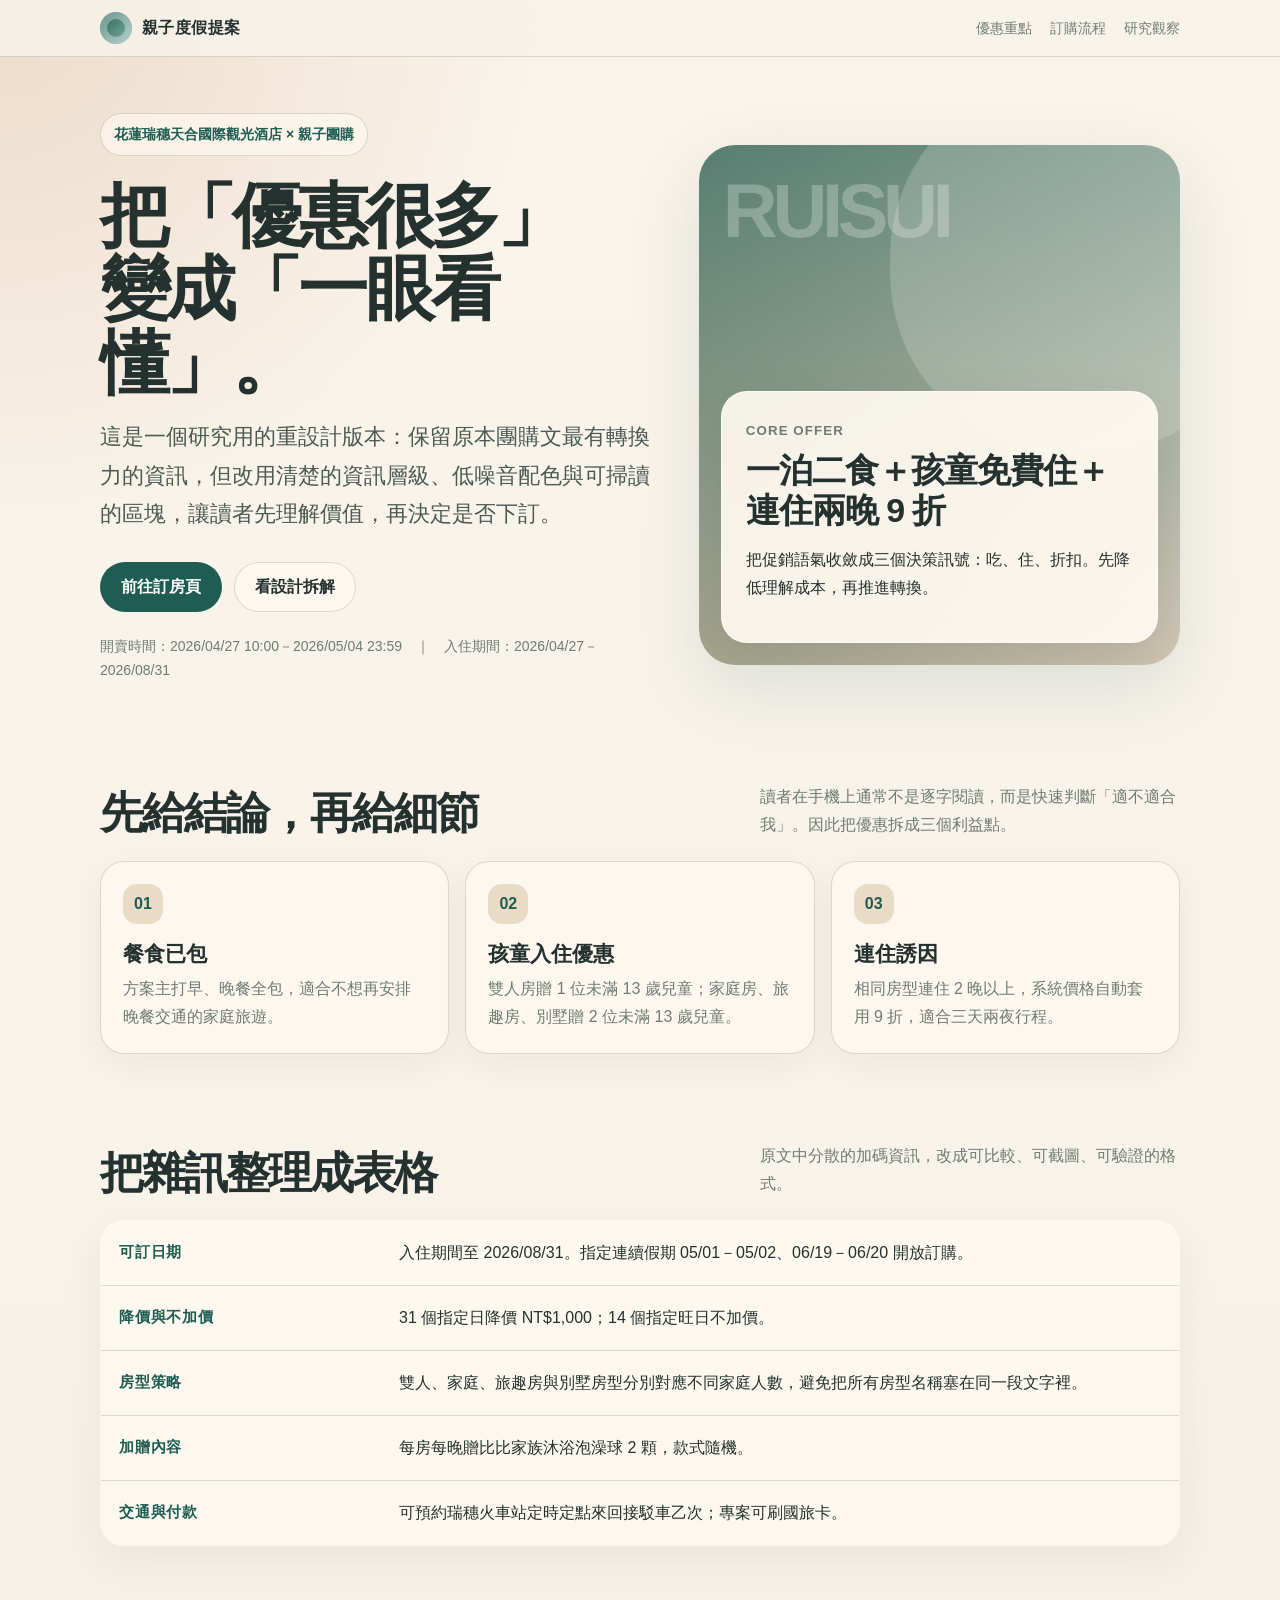
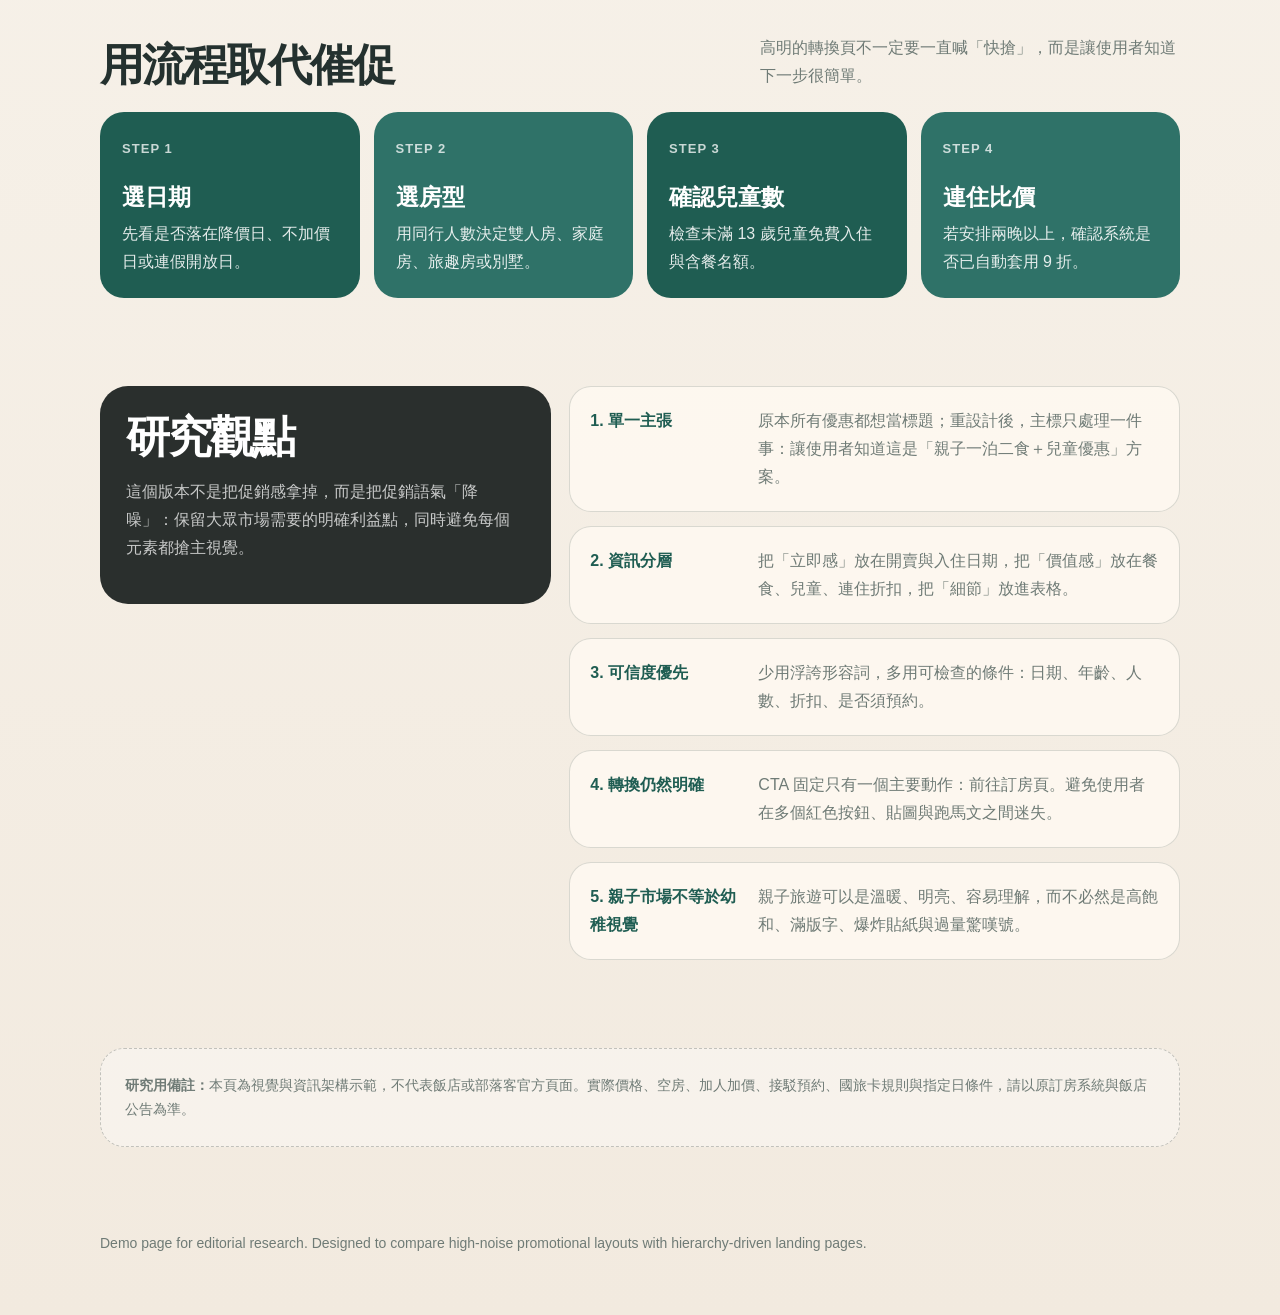
==== ruisui-hotel-redesign-research.html @ dcde7200 "Add mobile-viewable hotel redesign research page" ====
<!doctype html>
<html lang="zh-Hant">
<head>
  <meta charset="utf-8" />
  <meta name="viewport" content="width=device-width, initial-scale=1" />
  <title>花蓮瑞穗天合｜親子度假優惠頁重設計研究版</title>
  <meta name="description" content="以親子飯店團購業配文為案例，將促銷資訊重新整理成更清楚、可信、好讀的 HTML landing page。" />
  <style>
    :root {
      --bg: #f7f2ea;
      --paper: #fffaf2;
      --ink: #24312f;
      --muted: #6f7b76;
      --line: rgba(36,49,47,.16);
      --brand: #1f5d52;
      --brand-2: #b77942;
      --soft: #eadbc7;
      --accent: #d97b4f;
      --shadow: 0 24px 70px rgba(31, 93, 82, .13);
      --radius: 24px;
      --max: 1120px;
    }
    * { box-sizing: border-box; }
    body {
      margin: 0;
      font-family: -apple-system, BlinkMacSystemFont, "Segoe UI", "Noto Sans TC", "PingFang TC", "Microsoft JhengHei", sans-serif;
      color: var(--ink);
      background: radial-gradient(circle at top left, rgba(183,121,66,.20), transparent 34rem), linear-gradient(180deg, #faf4eb 0%, #f7f2ea 42%, #f2eadf 100%);
      line-height: 1.75;
    }
    a { color: inherit; }
    .wrap { max-width: var(--max); margin: 0 auto; padding: 0 20px; }
    .topbar { position: sticky; top: 0; z-index: 20; backdrop-filter: blur(18px); background: rgba(247,242,234,.82); border-bottom: 1px solid var(--line); }
    .topbar-inner { max-width: var(--max); margin: 0 auto; padding: 12px 20px; display: flex; justify-content: space-between; align-items: center; gap: 18px; }
    .brandmark { display: flex; align-items: center; gap: 10px; font-weight: 800; letter-spacing: .03em; }
    .brandmark::before { content: ""; width: 32px; height: 32px; border-radius: 50%; background: linear-gradient(135deg, var(--brand), #8bb7a9); box-shadow: inset 0 0 0 7px rgba(255,255,255,.35); }
    .nav { display: flex; gap: 18px; color: var(--muted); font-size: 14px; }
    .nav a { text-decoration: none; }
    .hero { padding: 56px 0 42px; }
    .hero-grid { display: grid; grid-template-columns: 1.08fr .92fr; gap: 34px; align-items: center; }
    .eyebrow { display: inline-flex; align-items: center; gap: 10px; padding: 8px 13px; border: 1px solid var(--line); border-radius: 999px; background: rgba(255,250,242,.62); color: var(--brand); font-weight: 700; font-size: 14px; }
    h1 { margin: 24px 0 18px; font-size: clamp(38px, 6vw, 70px); line-height: 1.05; letter-spacing: -.055em; }
    .lead { font-size: clamp(18px, 2vw, 22px); color: #4b5a55; max-width: 680px; margin: 0 0 28px; }
    .hero-actions { display: flex; flex-wrap: wrap; gap: 12px; align-items: center; }
    .button { display: inline-flex; align-items: center; justify-content: center; min-height: 50px; padding: 0 20px; border-radius: 999px; text-decoration: none; font-weight: 800; border: 1px solid transparent; }
    .button.primary { background: var(--brand); color: white; }
    .button.secondary { background: rgba(255,250,242,.72); border-color: var(--line); color: var(--ink); }
    .deadline { margin-top: 22px; color: var(--muted); font-size: 14px; }
    .visual-card { min-height: 520px; border-radius: 36px; background: linear-gradient(160deg, rgba(31,93,82,.72), rgba(31,93,82,.10)), linear-gradient(45deg, #d5bea2, #f8eadd); box-shadow: var(--shadow); padding: 22px; display: grid; align-content: end; position: relative; overflow: hidden; }
    .visual-card::before { content: ""; position: absolute; width: 380px; height: 380px; border-radius: 48%; background: rgba(255,250,242,.19); top: -70px; right: -90px; }
    .visual-card::after { content: "RUISUI"; position: absolute; left: 24px; top: 28px; font-size: 76px; line-height: 1; font-weight: 900; letter-spacing: -.07em; color: rgba(255,255,255,.25); }
    .price-panel { position: relative; background: rgba(255,250,242,.92); border: 1px solid rgba(255,255,255,.65); border-radius: 26px; padding: 24px; box-shadow: 0 20px 50px rgba(36,49,47,.13); }
    .price-panel small { color: var(--muted); font-weight: 700; letter-spacing: .08em; text-transform: uppercase; }
    .price-panel strong { display: block; margin-top: 6px; font-size: 34px; line-height: 1.18; letter-spacing: -.03em; }
    .section { padding: 44px 0; }
    .section-head { display: flex; align-items: end; justify-content: space-between; gap: 24px; margin-bottom: 22px; }
    h2 { font-size: clamp(28px, 4vw, 44px); line-height: 1.15; margin: 0; letter-spacing: -.045em; }
    .section-note { max-width: 420px; color: var(--muted); margin: 0; }
    .cards { display: grid; grid-template-columns: repeat(3, 1fr); gap: 16px; }
    .card { border: 1px solid var(--line); border-radius: var(--radius); background: rgba(255,250,242,.68); padding: 22px; box-shadow: 0 10px 34px rgba(36,49,47,.05); }
    .card .num { width: 40px; height: 40px; border-radius: 14px; background: var(--soft); display: grid; place-items: center; font-weight: 900; color: var(--brand); margin-bottom: 16px; }
    .card h3 { margin: 0 0 8px; font-size: 21px; line-height: 1.32; }
    .card p { margin: 0; color: var(--muted); }
    .offer-table { width: 100%; border-collapse: collapse; overflow: hidden; border-radius: var(--radius); background: rgba(255,250,242,.8); border: 1px solid var(--line); box-shadow: 0 14px 42px rgba(36,49,47,.06); }
    .offer-table th, .offer-table td { padding: 18px; text-align: left; vertical-align: top; border-bottom: 1px solid var(--line); }
    .offer-table th { width: 26%; color: var(--brand); font-size: 15px; letter-spacing: .05em; white-space: nowrap; }
    .offer-table tr:last-child th, .offer-table tr:last-child td { border-bottom: none; }
    .timeline { display: grid; grid-template-columns: repeat(4, 1fr); gap: 14px; }
    .step { background: var(--brand); color: white; border-radius: var(--radius); padding: 22px; min-height: 180px; overflow: hidden; }
    .step:nth-child(even) { background: #2f7268; }
    .step span { display: inline-block; font-size: 13px; opacity: .76; margin-bottom: 22px; font-weight: 800; letter-spacing: .08em; }
    .step h3 { margin: 0 0 8px; font-size: 23px; line-height: 1.25; }
    .step p { margin: 0; opacity: .88; }
    .research { display: grid; grid-template-columns: .85fr 1.15fr; gap: 18px; align-items: start; }
    .diagnosis { background: #2a2f2d; color: white; border-radius: 28px; padding: 26px; position: sticky; top: 84px; }
    .diagnosis h2 { color: white; }
    .diagnosis p { color: rgba(255,255,255,.74); }
    .principles { display: grid; gap: 14px; }
    .principle { display: grid; grid-template-columns: 150px 1fr; gap: 18px; padding: 20px; background: rgba(255,250,242,.78); border: 1px solid var(--line); border-radius: 22px; }
    .principle b { color: var(--brand); }
    .principle p { margin: 0; color: var(--muted); }
    .fineprint { padding: 24px; border: 1px dashed rgba(36,49,47,.25); border-radius: var(--radius); color: var(--muted); background: rgba(255,255,255,.36); font-size: 14px; }
    footer { padding: 40px 0 60px; color: var(--muted); font-size: 14px; }
    @media (max-width: 880px) {
      .wrap { padding: 0 16px; }
      .topbar-inner { padding: 10px 16px; }
      .hero { padding: 38px 0 30px; }
      .hero-grid, .research { grid-template-columns: 1fr; }
      .visual-card { min-height: 330px; border-radius: 28px; }
      .visual-card::after { font-size: 52px; }
      .price-panel strong { font-size: 28px; }
      .cards, .timeline { grid-template-columns: 1fr; }
      .section { padding: 34px 0; }
      .section-head { display: block; }
      .section-note { margin-top: 12px; }
      .offer-table th, .offer-table td { display: block; width: 100%; padding: 14px 16px; }
      .offer-table th { padding-bottom: 4px; }
      .principle { grid-template-columns: 1fr; }
      .nav { display: none; }
    }
  </style>
</head>
<body>
  <header class="topbar"><div class="topbar-inner"><div class="brandmark">親子度假提案</div><nav class="nav" aria-label="頁面導覽"><a href="#offer">優惠重點</a><a href="#timeline">訂購流程</a><a href="#research">研究觀察</a></nav></div></header>
  <main>
    <section class="hero"><div class="wrap hero-grid"><div><div class="eyebrow">花蓮瑞穗天合國際觀光酒店 × 親子團購</div><h1>把「優惠很多」<br>變成「一眼看懂」。</h1><p class="lead">這是一個研究用的重設計版本：保留原本團購文最有轉換力的資訊，但改用清楚的資訊層級、低噪音配色與可掃讀的區塊，讓讀者先理解價值，再決定是否下訂。</p><div class="hero-actions"><a class="button primary" href="https://pse.is/8z66y5" target="_blank" rel="noopener">前往訂房頁</a><a class="button secondary" href="#research">看設計拆解</a></div><p class="deadline">開賣時間：2026/04/27 10:00－2026/05/04 23:59　｜　入住期間：2026/04/27－2026/08/31</p></div><aside class="visual-card" aria-label="主視覺示意"><div class="price-panel"><small>Core offer</small><strong>一泊二食＋孩童免費住＋連住兩晚 9 折</strong><p>把促銷語氣收斂成三個決策訊號：吃、住、折扣。先降低理解成本，再推進轉換。</p></div></aside></div></section>
    <section id="offer" class="section"><div class="wrap"><div class="section-head"><h2>先給結論，再給細節</h2><p class="section-note">讀者在手機上通常不是逐字閱讀，而是快速判斷「適不適合我」。因此把優惠拆成三個利益點。</p></div><div class="cards"><article class="card"><div class="num">01</div><h3>餐食已包</h3><p>方案主打早、晚餐全包，適合不想再安排晚餐交通的家庭旅遊。</p></article><article class="card"><div class="num">02</div><h3>孩童入住優惠</h3><p>雙人房贈 1 位未滿 13 歲兒童；家庭房、旅趣房、別墅贈 2 位未滿 13 歲兒童。</p></article><article class="card"><div class="num">03</div><h3>連住誘因</h3><p>相同房型連住 2 晚以上，系統價格自動套用 9 折，適合三天兩夜行程。</p></article></div></div></section>
    <section class="section"><div class="wrap"><div class="section-head"><h2>把雜訊整理成表格</h2><p class="section-note">原文中分散的加碼資訊，改成可比較、可截圖、可驗證的格式。</p></div><table class="offer-table"><tbody><tr><th>可訂日期</th><td>入住期間至 2026/08/31。指定連續假期 05/01－05/02、06/19－06/20 開放訂購。</td></tr><tr><th>降價與不加價</th><td>31 個指定日降價 NT$1,000；14 個指定旺日不加價。</td></tr><tr><th>房型策略</th><td>雙人、家庭、旅趣房與別墅房型分別對應不同家庭人數，避免把所有房型名稱塞在同一段文字裡。</td></tr><tr><th>加贈內容</th><td>每房每晚贈比比家族沐浴泡澡球 2 顆，款式隨機。</td></tr><tr><th>交通與付款</th><td>可預約瑞穗火車站定時定點來回接駁車乙次；專案可刷國旅卡。</td></tr></tbody></table></div></section>
    <section id="timeline" class="section"><div class="wrap"><div class="section-head"><h2>用流程取代催促</h2><p class="section-note">高明的轉換頁不一定要一直喊「快搶」，而是讓使用者知道下一步很簡單。</p></div><div class="timeline"><div class="step"><span>STEP 1</span><h3>選日期</h3><p>先看是否落在降價日、不加價日或連假開放日。</p></div><div class="step"><span>STEP 2</span><h3>選房型</h3><p>用同行人數決定雙人房、家庭房、旅趣房或別墅。</p></div><div class="step"><span>STEP 3</span><h3>確認兒童數</h3><p>檢查未滿 13 歲兒童免費入住與含餐名額。</p></div><div class="step"><span>STEP 4</span><h3>連住比價</h3><p>若安排兩晚以上，確認系統是否已自動套用 9 折。</p></div></div></div></section>
    <section id="research" class="section"><div class="wrap research"><aside class="diagnosis"><h2>研究觀點</h2><p>這個版本不是把促銷感拿掉，而是把促銷語氣「降噪」：保留大眾市場需要的明確利益點，同時避免每個元素都搶主視覺。</p></aside><div class="principles"><article class="principle"><b>1. 單一主張</b><p>原本所有優惠都想當標題；重設計後，主標只處理一件事：讓使用者知道這是「親子一泊二食＋兒童優惠」方案。</p></article><article class="principle"><b>2. 資訊分層</b><p>把「立即感」放在開賣與入住日期，把「價值感」放在餐食、兒童、連住折扣，把「細節」放進表格。</p></article><article class="principle"><b>3. 可信度優先</b><p>少用浮誇形容詞，多用可檢查的條件：日期、年齡、人數、折扣、是否須預約。</p></article><article class="principle"><b>4. 轉換仍然明確</b><p>CTA 固定只有一個主要動作：前往訂房頁。避免使用者在多個紅色按鈕、貼圖與跑馬文之間迷失。</p></article><article class="principle"><b>5. 親子市場不等於幼稚視覺</b><p>親子旅遊可以是溫暖、明亮、容易理解，而不必然是高飽和、滿版字、爆炸貼紙與過量驚嘆號。</p></article></div></div></section>
    <section class="section"><div class="wrap"><div class="fineprint"><strong>研究用備註：</strong>本頁為視覺與資訊架構示範，不代表飯店或部落客官方頁面。實際價格、空房、加人加價、接駁預約、國旅卡規則與指定日條件，請以原訂房系統與飯店公告為準。</div></div></section>
  </main>
  <footer><div class="wrap">Demo page for editorial research. Designed to compare high-noise promotional layouts with hierarchy-driven landing pages.</div></footer>
</body>
</html>
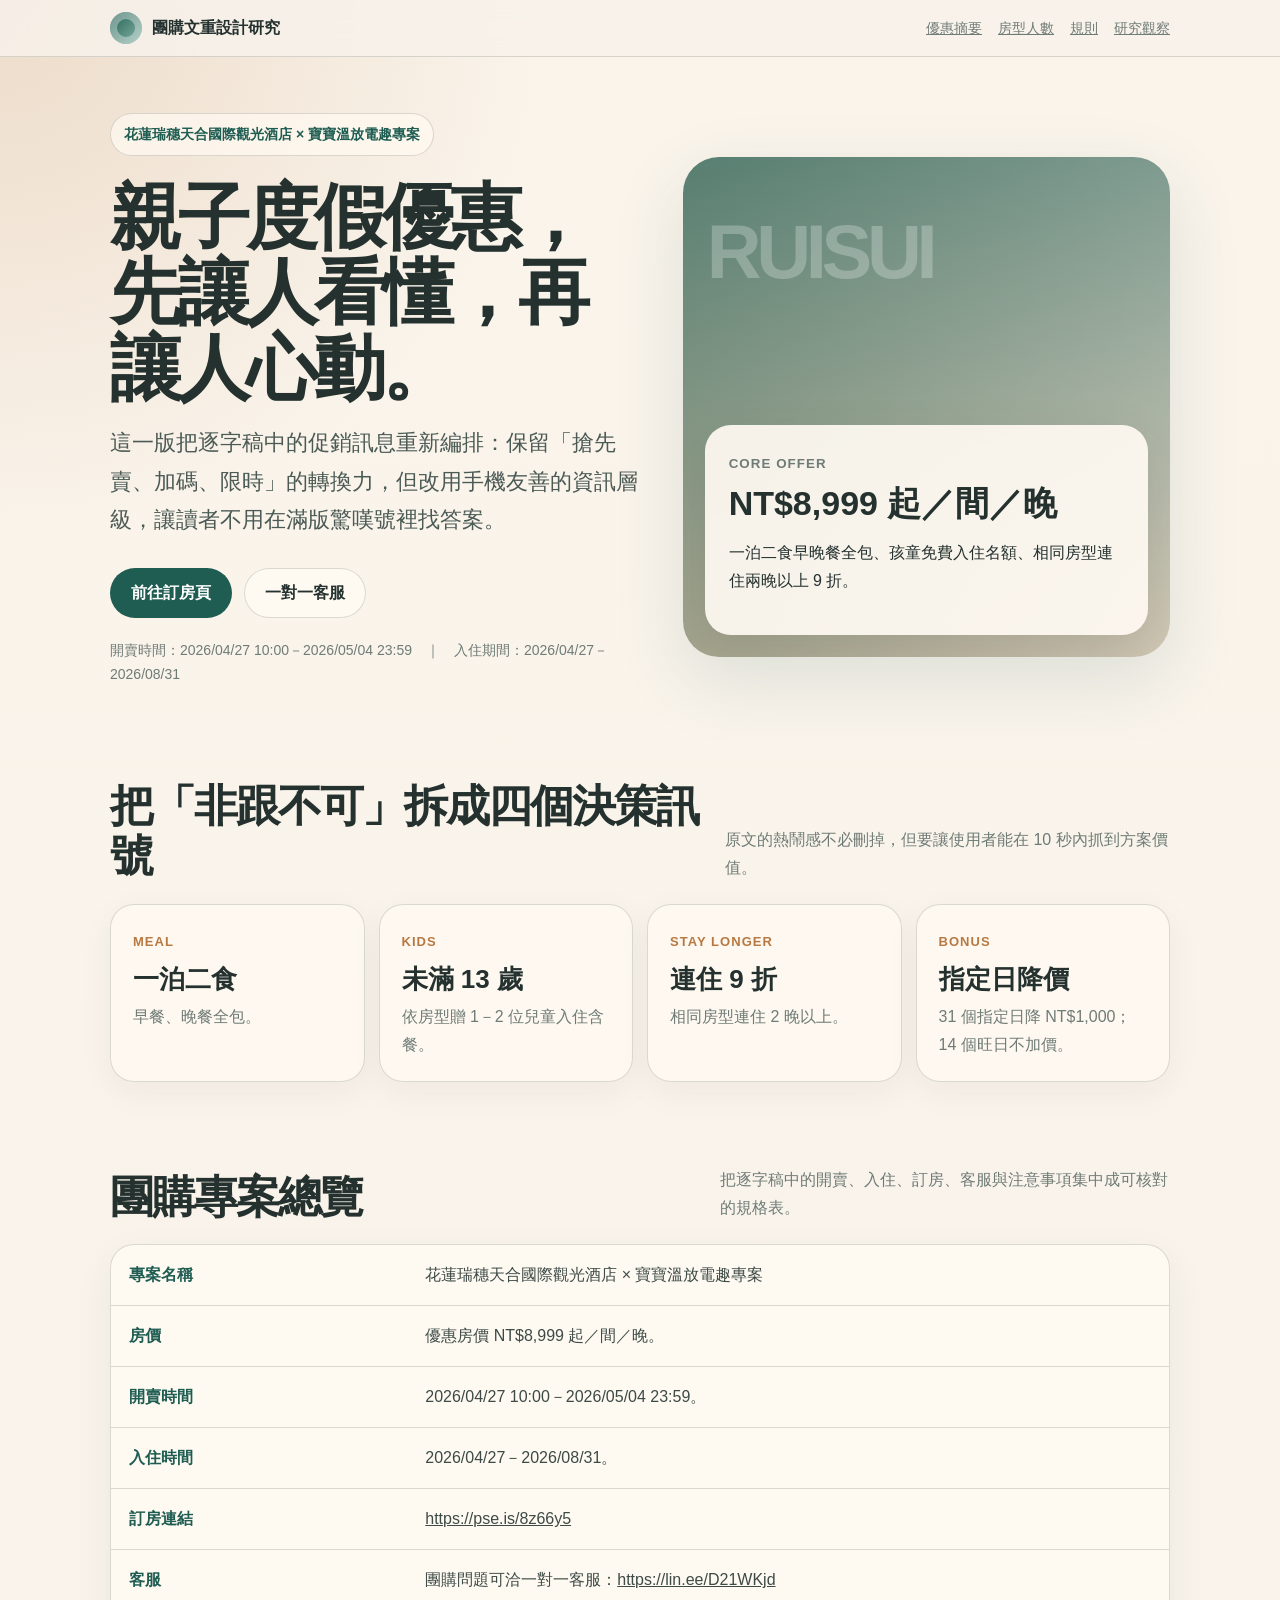
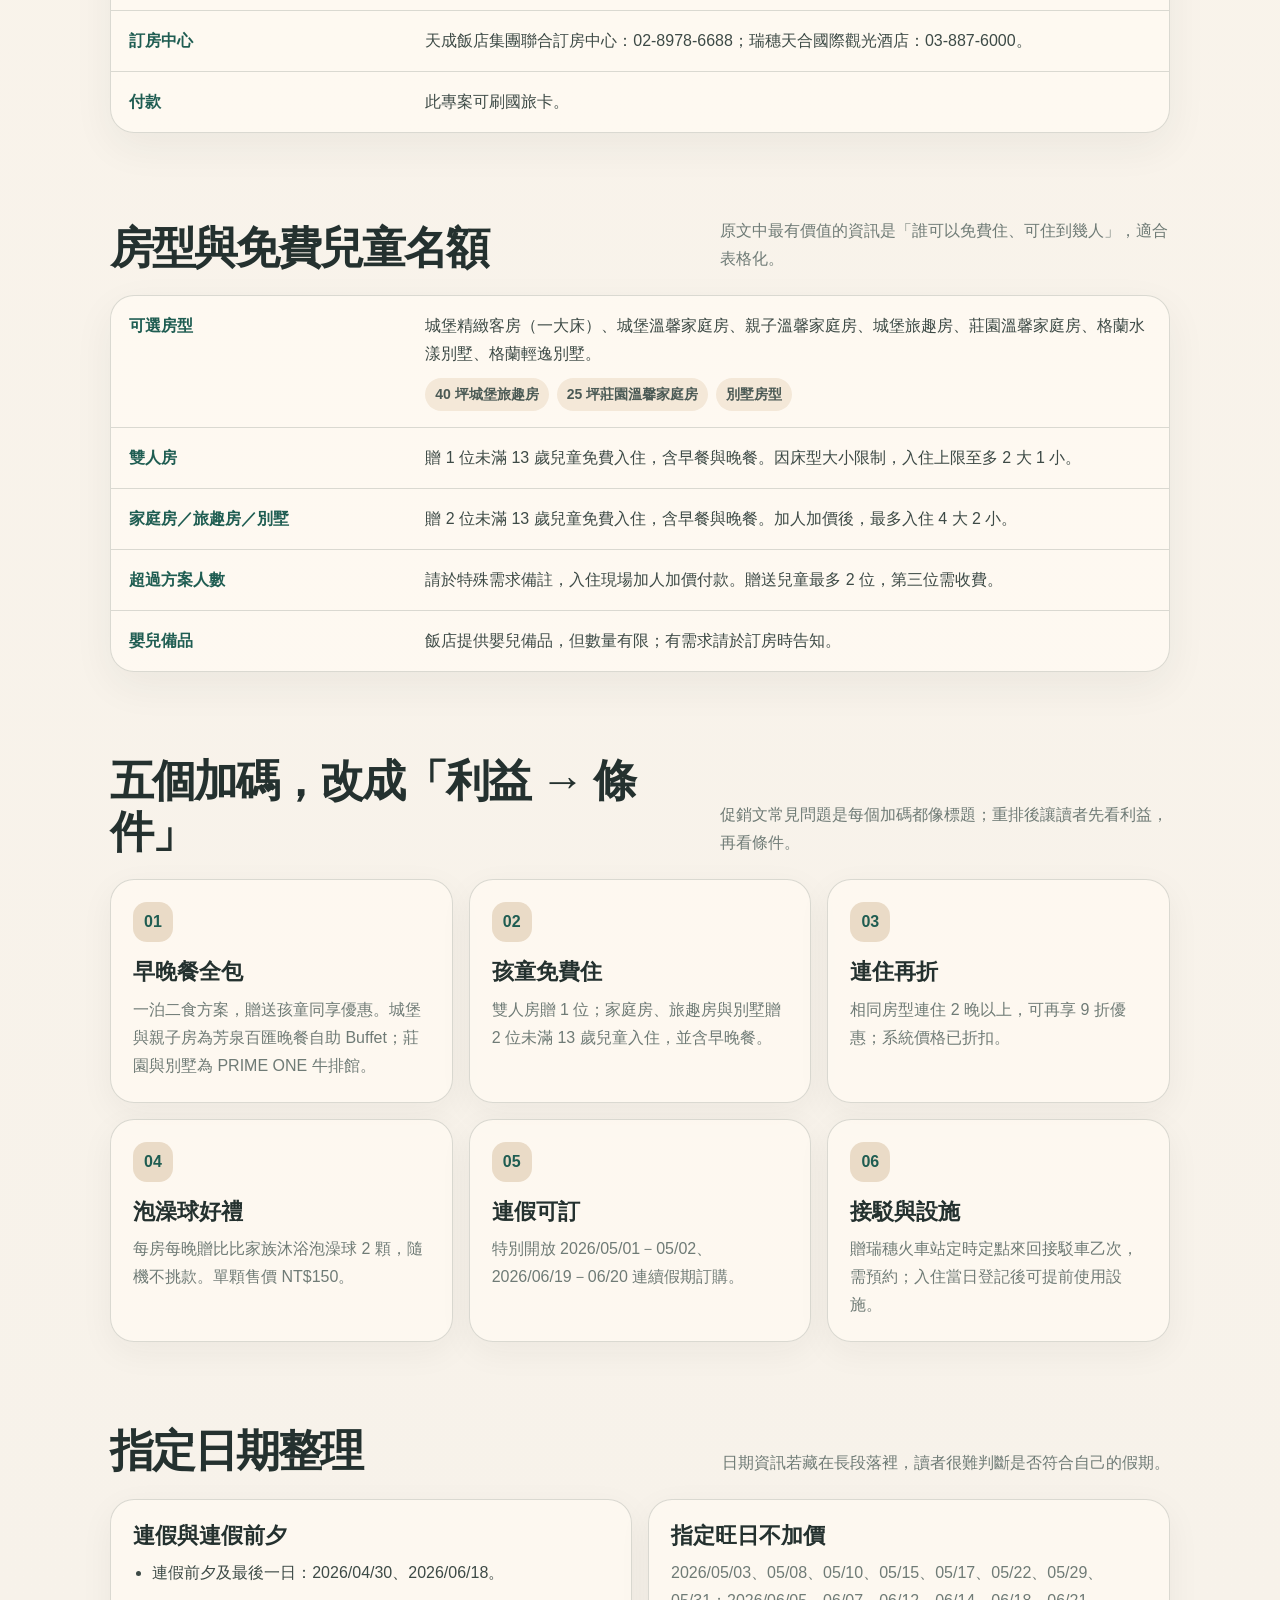
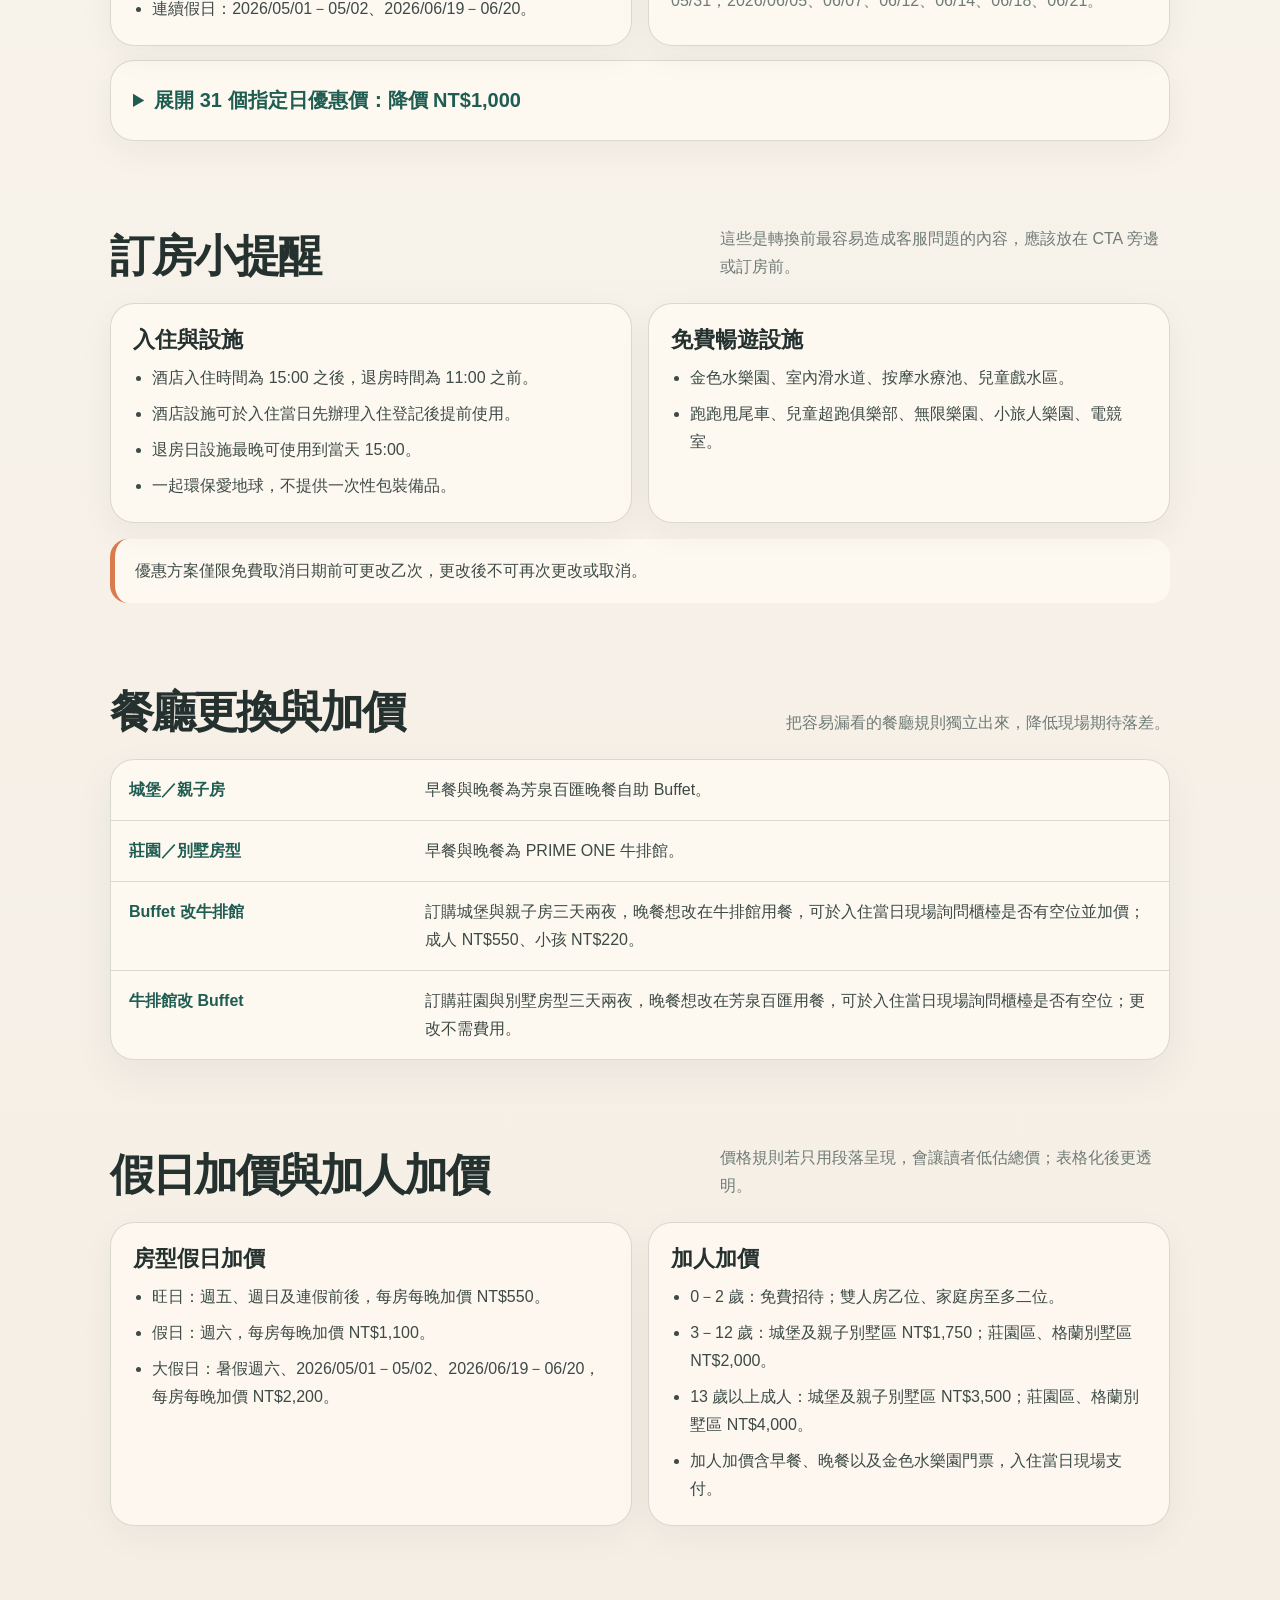
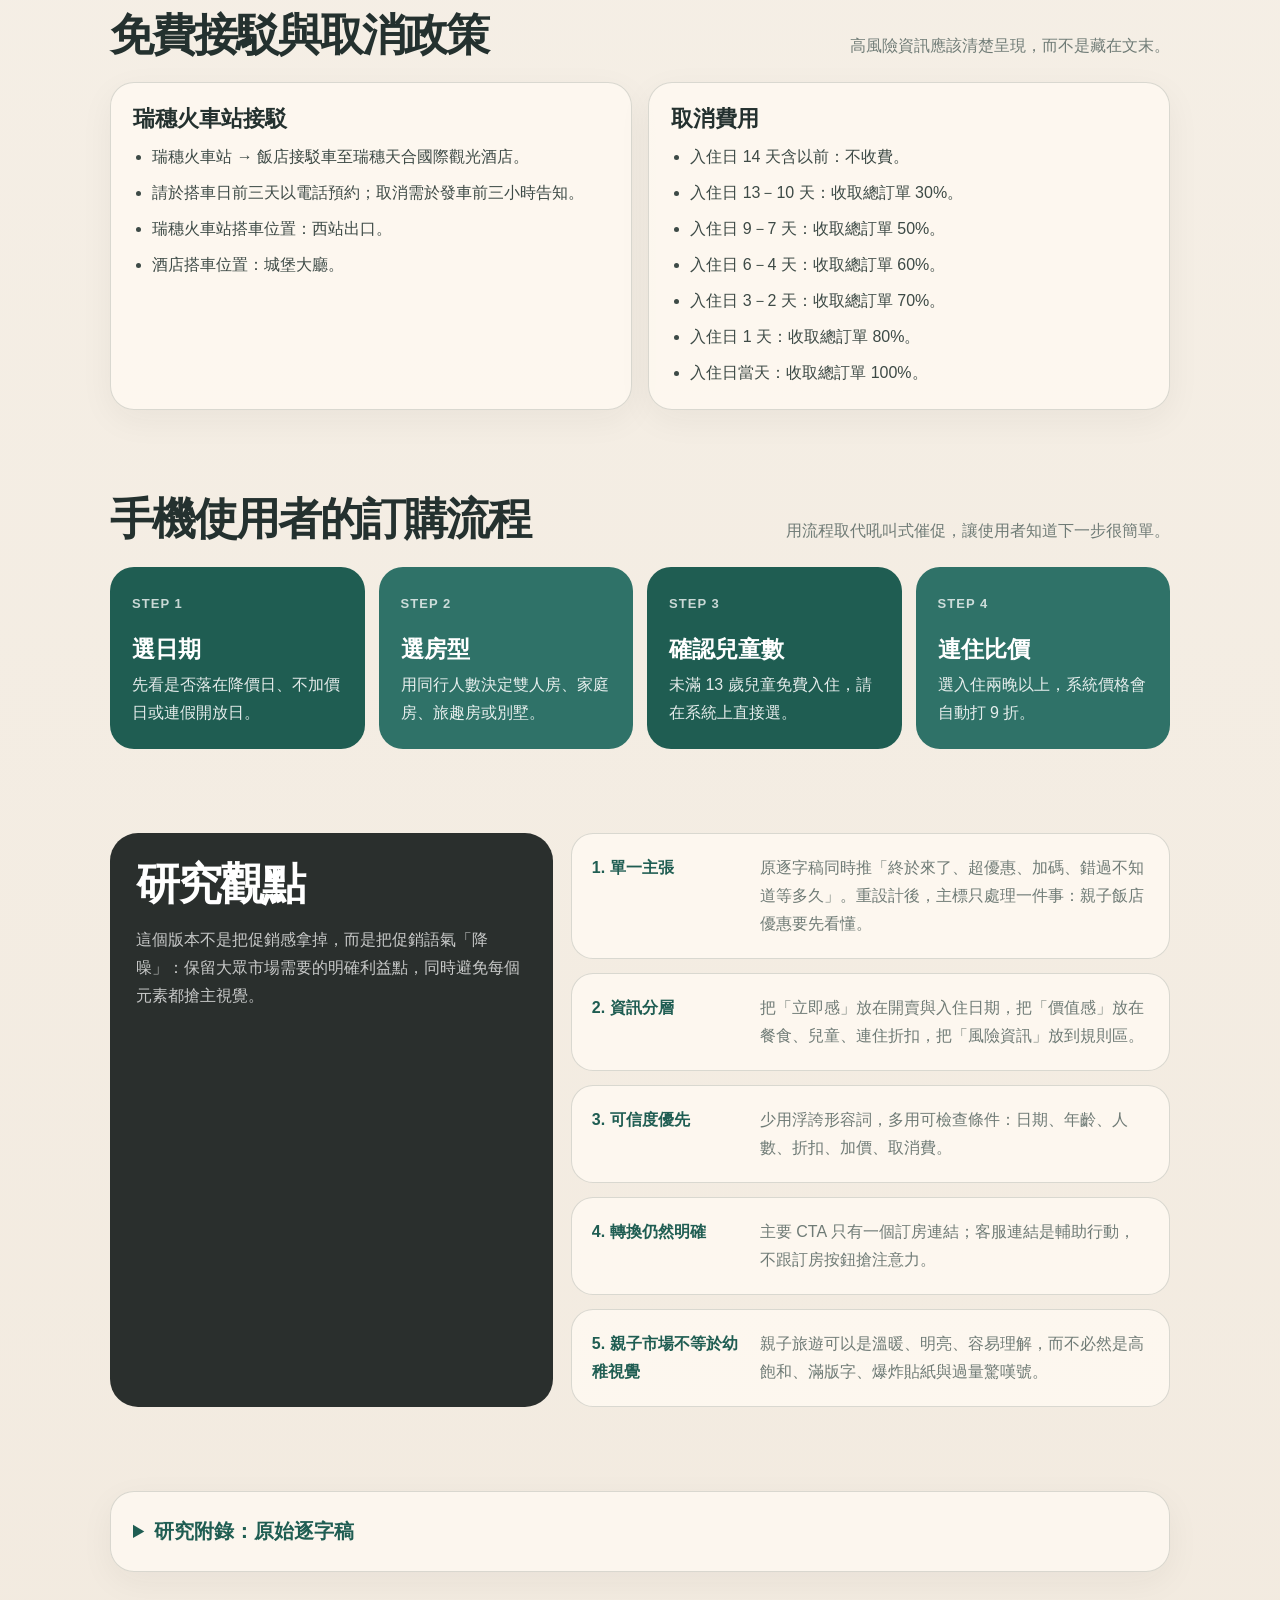
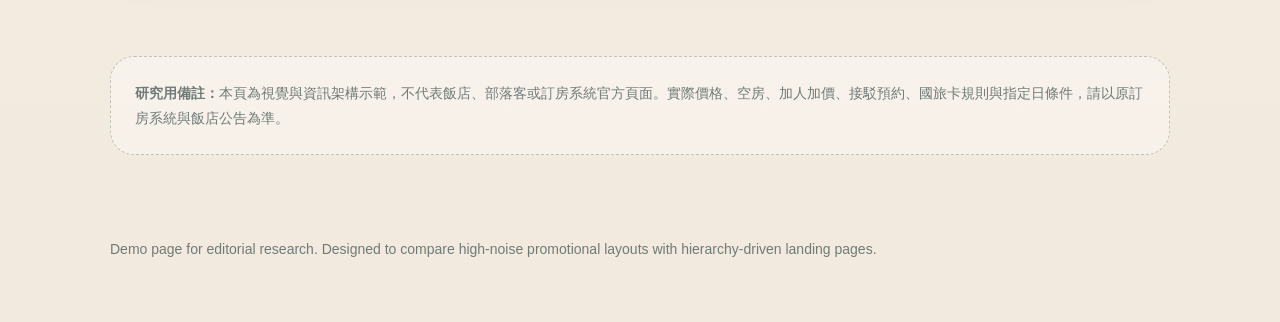
==== commit 960ed882: "Add full transcript content to mobile hotel redesign page" ====
--- a/ruisui-hotel-redesign-research.html
+++ b/ruisui-hotel-redesign-research.html
@@ -1,115 +1,137 @@
 <!doctype html>
 <html lang="zh-Hant">
 <head>
-  <meta charset="utf-8" />
-  <meta name="viewport" content="width=device-width, initial-scale=1" />
-  <title>花蓮瑞穗天合｜親子度假優惠頁重設計研究版</title>
-  <meta name="description" content="以親子飯店團購業配文為案例，將促銷資訊重新整理成更清楚、可信、好讀的 HTML landing page。" />
-  <style>
-    :root {
-      --bg: #f7f2ea;
-      --paper: #fffaf2;
-      --ink: #24312f;
-      --muted: #6f7b76;
-      --line: rgba(36,49,47,.16);
-      --brand: #1f5d52;
-      --brand-2: #b77942;
-      --soft: #eadbc7;
-      --accent: #d97b4f;
-      --shadow: 0 24px 70px rgba(31, 93, 82, .13);
-      --radius: 24px;
-      --max: 1120px;
-    }
-    * { box-sizing: border-box; }
-    body {
-      margin: 0;
-      font-family: -apple-system, BlinkMacSystemFont, "Segoe UI", "Noto Sans TC", "PingFang TC", "Microsoft JhengHei", sans-serif;
-      color: var(--ink);
-      background: radial-gradient(circle at top left, rgba(183,121,66,.20), transparent 34rem), linear-gradient(180deg, #faf4eb 0%, #f7f2ea 42%, #f2eadf 100%);
-      line-height: 1.75;
-    }
-    a { color: inherit; }
-    .wrap { max-width: var(--max); margin: 0 auto; padding: 0 20px; }
-    .topbar { position: sticky; top: 0; z-index: 20; backdrop-filter: blur(18px); background: rgba(247,242,234,.82); border-bottom: 1px solid var(--line); }
-    .topbar-inner { max-width: var(--max); margin: 0 auto; padding: 12px 20px; display: flex; justify-content: space-between; align-items: center; gap: 18px; }
-    .brandmark { display: flex; align-items: center; gap: 10px; font-weight: 800; letter-spacing: .03em; }
-    .brandmark::before { content: ""; width: 32px; height: 32px; border-radius: 50%; background: linear-gradient(135deg, var(--brand), #8bb7a9); box-shadow: inset 0 0 0 7px rgba(255,255,255,.35); }
-    .nav { display: flex; gap: 18px; color: var(--muted); font-size: 14px; }
-    .nav a { text-decoration: none; }
-    .hero { padding: 56px 0 42px; }
-    .hero-grid { display: grid; grid-template-columns: 1.08fr .92fr; gap: 34px; align-items: center; }
-    .eyebrow { display: inline-flex; align-items: center; gap: 10px; padding: 8px 13px; border: 1px solid var(--line); border-radius: 999px; background: rgba(255,250,242,.62); color: var(--brand); font-weight: 700; font-size: 14px; }
-    h1 { margin: 24px 0 18px; font-size: clamp(38px, 6vw, 70px); line-height: 1.05; letter-spacing: -.055em; }
-    .lead { font-size: clamp(18px, 2vw, 22px); color: #4b5a55; max-width: 680px; margin: 0 0 28px; }
-    .hero-actions { display: flex; flex-wrap: wrap; gap: 12px; align-items: center; }
-    .button { display: inline-flex; align-items: center; justify-content: center; min-height: 50px; padding: 0 20px; border-radius: 999px; text-decoration: none; font-weight: 800; border: 1px solid transparent; }
-    .button.primary { background: var(--brand); color: white; }
-    .button.secondary { background: rgba(255,250,242,.72); border-color: var(--line); color: var(--ink); }
-    .deadline { margin-top: 22px; color: var(--muted); font-size: 14px; }
-    .visual-card { min-height: 520px; border-radius: 36px; background: linear-gradient(160deg, rgba(31,93,82,.72), rgba(31,93,82,.10)), linear-gradient(45deg, #d5bea2, #f8eadd); box-shadow: var(--shadow); padding: 22px; display: grid; align-content: end; position: relative; overflow: hidden; }
-    .visual-card::before { content: ""; position: absolute; width: 380px; height: 380px; border-radius: 48%; background: rgba(255,250,242,.19); top: -70px; right: -90px; }
-    .visual-card::after { content: "RUISUI"; position: absolute; left: 24px; top: 28px; font-size: 76px; line-height: 1; font-weight: 900; letter-spacing: -.07em; color: rgba(255,255,255,.25); }
-    .price-panel { position: relative; background: rgba(255,250,242,.92); border: 1px solid rgba(255,255,255,.65); border-radius: 26px; padding: 24px; box-shadow: 0 20px 50px rgba(36,49,47,.13); }
-    .price-panel small { color: var(--muted); font-weight: 700; letter-spacing: .08em; text-transform: uppercase; }
-    .price-panel strong { display: block; margin-top: 6px; font-size: 34px; line-height: 1.18; letter-spacing: -.03em; }
-    .section { padding: 44px 0; }
-    .section-head { display: flex; align-items: end; justify-content: space-between; gap: 24px; margin-bottom: 22px; }
-    h2 { font-size: clamp(28px, 4vw, 44px); line-height: 1.15; margin: 0; letter-spacing: -.045em; }
-    .section-note { max-width: 420px; color: var(--muted); margin: 0; }
-    .cards { display: grid; grid-template-columns: repeat(3, 1fr); gap: 16px; }
-    .card { border: 1px solid var(--line); border-radius: var(--radius); background: rgba(255,250,242,.68); padding: 22px; box-shadow: 0 10px 34px rgba(36,49,47,.05); }
-    .card .num { width: 40px; height: 40px; border-radius: 14px; background: var(--soft); display: grid; place-items: center; font-weight: 900; color: var(--brand); margin-bottom: 16px; }
-    .card h3 { margin: 0 0 8px; font-size: 21px; line-height: 1.32; }
-    .card p { margin: 0; color: var(--muted); }
-    .offer-table { width: 100%; border-collapse: collapse; overflow: hidden; border-radius: var(--radius); background: rgba(255,250,242,.8); border: 1px solid var(--line); box-shadow: 0 14px 42px rgba(36,49,47,.06); }
-    .offer-table th, .offer-table td { padding: 18px; text-align: left; vertical-align: top; border-bottom: 1px solid var(--line); }
-    .offer-table th { width: 26%; color: var(--brand); font-size: 15px; letter-spacing: .05em; white-space: nowrap; }
-    .offer-table tr:last-child th, .offer-table tr:last-child td { border-bottom: none; }
-    .timeline { display: grid; grid-template-columns: repeat(4, 1fr); gap: 14px; }
-    .step { background: var(--brand); color: white; border-radius: var(--radius); padding: 22px; min-height: 180px; overflow: hidden; }
-    .step:nth-child(even) { background: #2f7268; }
-    .step span { display: inline-block; font-size: 13px; opacity: .76; margin-bottom: 22px; font-weight: 800; letter-spacing: .08em; }
-    .step h3 { margin: 0 0 8px; font-size: 23px; line-height: 1.25; }
-    .step p { margin: 0; opacity: .88; }
-    .research { display: grid; grid-template-columns: .85fr 1.15fr; gap: 18px; align-items: start; }
-    .diagnosis { background: #2a2f2d; color: white; border-radius: 28px; padding: 26px; position: sticky; top: 84px; }
-    .diagnosis h2 { color: white; }
-    .diagnosis p { color: rgba(255,255,255,.74); }
-    .principles { display: grid; gap: 14px; }
-    .principle { display: grid; grid-template-columns: 150px 1fr; gap: 18px; padding: 20px; background: rgba(255,250,242,.78); border: 1px solid var(--line); border-radius: 22px; }
-    .principle b { color: var(--brand); }
-    .principle p { margin: 0; color: var(--muted); }
-    .fineprint { padding: 24px; border: 1px dashed rgba(36,49,47,.25); border-radius: var(--radius); color: var(--muted); background: rgba(255,255,255,.36); font-size: 14px; }
-    footer { padding: 40px 0 60px; color: var(--muted); font-size: 14px; }
-    @media (max-width: 880px) {
-      .wrap { padding: 0 16px; }
-      .topbar-inner { padding: 10px 16px; }
-      .hero { padding: 38px 0 30px; }
-      .hero-grid, .research { grid-template-columns: 1fr; }
-      .visual-card { min-height: 330px; border-radius: 28px; }
-      .visual-card::after { font-size: 52px; }
-      .price-panel strong { font-size: 28px; }
-      .cards, .timeline { grid-template-columns: 1fr; }
-      .section { padding: 34px 0; }
-      .section-head { display: block; }
-      .section-note { margin-top: 12px; }
-      .offer-table th, .offer-table td { display: block; width: 100%; padding: 14px 16px; }
-      .offer-table th { padding-bottom: 4px; }
-      .principle { grid-template-columns: 1fr; }
-      .nav { display: none; }
-    }
-  </style>
+<meta charset="utf-8">
+<meta name="viewport" content="width=device-width, initial-scale=1">
+<title>花蓮瑞穗天合｜團購文資訊架構重設計研究版</title>
+<style>
+:root{--bg:#f7f2ea;--paper:#fffaf2;--ink:#24312f;--muted:#6f7b76;--line:rgba(36,49,47,.16);--brand:#1f5d52;--gold:#b77942;--soft:#eadbc7;--accent:#d97b4f;--radius:24px;--max:1100px}*{box-sizing:border-box}html{scroll-behavior:smooth}body{margin:0;font-family:-apple-system,BlinkMacSystemFont,"Segoe UI","Noto Sans TC","PingFang TC","Microsoft JhengHei",sans-serif;color:var(--ink);background:radial-gradient(circle at top left,rgba(183,121,66,.20),transparent 34rem),linear-gradient(180deg,#faf4eb 0%,#f7f2ea 48%,#f2eadf 100%);line-height:1.75}.wrap{max-width:var(--max);margin:auto;padding:0 20px}.topbar{position:sticky;top:0;z-index:10;background:rgba(247,242,234,.86);backdrop-filter:blur(18px);border-bottom:1px solid var(--line)}.topbar-inner{max-width:var(--max);margin:auto;padding:12px 20px;display:flex;justify-content:space-between;gap:18px;align-items:center}.brand{font-weight:900;display:flex;align-items:center;gap:10px}.brand:before{content:"";width:32px;height:32px;border-radius:50%;background:linear-gradient(135deg,var(--brand),#8bb7a9);box-shadow:inset 0 0 0 7px rgba(255,255,255,.35)}nav{display:flex;gap:16px;color:var(--muted);font-size:14px;white-space:nowrap}nav a,a{color:inherit}.hero{padding:56px 0 38px}.hero-grid{display:grid;grid-template-columns:1.05fr .95fr;gap:34px;align-items:center}.eyebrow{display:inline-flex;padding:8px 13px;border:1px solid var(--line);border-radius:999px;background:rgba(255,250,242,.72);color:var(--brand);font-weight:800;font-size:14px}h1{font-size:clamp(38px,6vw,72px);line-height:1.05;letter-spacing:-.055em;margin:24px 0 18px}.lead{font-size:clamp(18px,2vw,22px);color:#4b5a55;margin:0 0 28px}.actions{display:flex;flex-wrap:wrap;gap:12px}.btn{display:inline-flex;align-items:center;justify-content:center;min-height:50px;padding:0 20px;border-radius:999px;text-decoration:none;font-weight:900;border:1px solid transparent}.primary{background:var(--brand);color:white}.secondary{background:rgba(255,250,242,.78);border-color:var(--line)}.deadline{color:var(--muted);font-size:14px;margin-top:20px}.visual{min-height:500px;border-radius:36px;background:linear-gradient(160deg,rgba(31,93,82,.72),rgba(31,93,82,.10)),linear-gradient(45deg,#d5bea2,#f8eadd);box-shadow:0 24px 70px rgba(31,93,82,.13);padding:22px;display:grid;align-content:end;position:relative;overflow:hidden}.visual:after{content:"RUISUI";position:absolute;top:28px;left:24px;color:rgba(255,255,255,.25);font-size:76px;font-weight:900;letter-spacing:-.07em}.price{position:relative;background:rgba(255,250,242,.92);border-radius:26px;padding:24px;box-shadow:0 20px 50px rgba(36,49,47,.13)}.price small{color:var(--muted);font-weight:900;letter-spacing:.08em;text-transform:uppercase}.price strong{display:block;font-size:34px;line-height:1.18;margin-top:6px}.section{padding:42px 0}.section-head{display:flex;justify-content:space-between;gap:24px;align-items:end;margin-bottom:22px}h2{font-size:clamp(28px,4vw,44px);line-height:1.15;letter-spacing:-.045em;margin:0}.note{max-width:450px;color:var(--muted);margin:0}.grid4{display:grid;grid-template-columns:repeat(4,1fr);gap:14px}.grid3{display:grid;grid-template-columns:repeat(3,1fr);gap:16px}.grid2{display:grid;grid-template-columns:1fr 1fr;gap:16px}.card,.panel,details{border:1px solid var(--line);border-radius:var(--radius);background:rgba(255,250,242,.76);padding:22px;box-shadow:0 10px 34px rgba(36,49,47,.05)}.metric span{color:var(--gold);font-weight:900;font-size:13px;letter-spacing:.08em;text-transform:uppercase}.metric strong{display:block;font-size:26px;line-height:1.25;margin-top:8px}.metric p,.card p,.panel p{color:var(--muted);margin:8px 0 0}.num{width:40px;height:40px;border-radius:14px;background:var(--soft);display:grid;place-items:center;font-weight:900;color:var(--brand);margin-bottom:16px}.card h3,.panel h3{margin:0 0 10px;font-size:22px;line-height:1.25}.table-card{border:1px solid var(--line);border-radius:var(--radius);overflow:hidden;background:rgba(255,250,242,.78);box-shadow:0 14px 42px rgba(36,49,47,.06)}table{width:100%;border-collapse:collapse}th,td{padding:16px 18px;text-align:left;vertical-align:top;border-bottom:1px solid var(--line)}tr:last-child th,tr:last-child td{border-bottom:0}th{width:28%;color:var(--brand);white-space:nowrap}td{color:#3d4a46}.list{margin:0;padding-left:1.2em;color:#3d4a46}.list li+li{margin-top:8px}.pill-list{display:flex;flex-wrap:wrap;gap:8px;margin-top:10px}.pill{border-radius:999px;background:#f4e8d8;padding:4px 10px;font-weight:800;font-size:14px;color:#4b5a55}.notice{padding:18px 20px;border-left:5px solid var(--accent);background:rgba(255,250,242,.82);border-radius:18px;color:#3d4a46}.timeline{display:grid;grid-template-columns:repeat(4,1fr);gap:14px}.step{background:var(--brand);color:white;border-radius:var(--radius);padding:22px;min-height:170px}.step:nth-child(even){background:#2f7268}.step span{font-size:13px;font-weight:900;letter-spacing:.08em;opacity:.76}.step h3{font-size:23px;margin:18px 0 8px;line-height:1.25}.step p{margin:0;opacity:.88}.research{display:grid;grid-template-columns:.85fr 1.15fr;gap:18px}.diagnosis{background:#2a2f2d;color:white;border-radius:28px;padding:26px;position:sticky;top:84px}.diagnosis p{color:rgba(255,255,255,.74)}.principle{display:grid;grid-template-columns:150px 1fr;gap:18px;padding:20px;background:rgba(255,250,242,.78);border:1px solid var(--line);border-radius:22px}.principle+.principle{margin-top:14px}.principle b{color:var(--brand)}.principle p{margin:0;color:var(--muted)}summary{cursor:pointer;font-weight:900;color:var(--brand);font-size:20px}.raw{white-space:pre-wrap;font-family:ui-monospace,SFMono-Regular,Menlo,Consolas,"Liberation Mono",monospace;font-size:13px;line-height:1.7;color:#4b5a55;background:rgba(255,255,255,.50);border:1px solid var(--line);border-radius:18px;padding:18px;overflow:auto;max-height:560px;margin-top:16px}.fine{padding:24px;border:1px dashed rgba(36,49,47,.25);border-radius:var(--radius);color:var(--muted);background:rgba(255,255,255,.36);font-size:14px}footer{padding:40px 0 60px;color:var(--muted);font-size:14px}@media(max-width:880px){.wrap,.topbar-inner{padding-left:16px;padding-right:16px}nav{display:none}.hero{padding:38px 0 30px}.hero-grid,.research,.grid2{grid-template-columns:1fr}.visual{min-height:320px;border-radius:28px}.visual:after{font-size:52px}.price strong{font-size:28px}.grid4{grid-template-columns:1fr 1fr}.grid3,.timeline{grid-template-columns:1fr}.section{padding:34px 0}.section-head{display:block}.note{margin-top:12px}th,td{display:block;width:100%;padding:13px 16px}th{padding-bottom:2px}td{padding-top:4px}.principle{grid-template-columns:1fr}}@media(max-width:420px){.grid4{grid-template-columns:1fr}.btn{width:100%}h1{font-size:38px}.eyebrow{border-radius:18px}}
+</style>
 </head>
 <body>
-  <header class="topbar"><div class="topbar-inner"><div class="brandmark">親子度假提案</div><nav class="nav" aria-label="頁面導覽"><a href="#offer">優惠重點</a><a href="#timeline">訂購流程</a><a href="#research">研究觀察</a></nav></div></header>
-  <main>
-    <section class="hero"><div class="wrap hero-grid"><div><div class="eyebrow">花蓮瑞穗天合國際觀光酒店 × 親子團購</div><h1>把「優惠很多」<br>變成「一眼看懂」。</h1><p class="lead">這是一個研究用的重設計版本：保留原本團購文最有轉換力的資訊，但改用清楚的資訊層級、低噪音配色與可掃讀的區塊，讓讀者先理解價值，再決定是否下訂。</p><div class="hero-actions"><a class="button primary" href="https://pse.is/8z66y5" target="_blank" rel="noopener">前往訂房頁</a><a class="button secondary" href="#research">看設計拆解</a></div><p class="deadline">開賣時間：2026/04/27 10:00－2026/05/04 23:59　｜　入住期間：2026/04/27－2026/08/31</p></div><aside class="visual-card" aria-label="主視覺示意"><div class="price-panel"><small>Core offer</small><strong>一泊二食＋孩童免費住＋連住兩晚 9 折</strong><p>把促銷語氣收斂成三個決策訊號：吃、住、折扣。先降低理解成本，再推進轉換。</p></div></aside></div></section>
-    <section id="offer" class="section"><div class="wrap"><div class="section-head"><h2>先給結論，再給細節</h2><p class="section-note">讀者在手機上通常不是逐字閱讀，而是快速判斷「適不適合我」。因此把優惠拆成三個利益點。</p></div><div class="cards"><article class="card"><div class="num">01</div><h3>餐食已包</h3><p>方案主打早、晚餐全包，適合不想再安排晚餐交通的家庭旅遊。</p></article><article class="card"><div class="num">02</div><h3>孩童入住優惠</h3><p>雙人房贈 1 位未滿 13 歲兒童；家庭房、旅趣房、別墅贈 2 位未滿 13 歲兒童。</p></article><article class="card"><div class="num">03</div><h3>連住誘因</h3><p>相同房型連住 2 晚以上，系統價格自動套用 9 折，適合三天兩夜行程。</p></article></div></div></section>
-    <section class="section"><div class="wrap"><div class="section-head"><h2>把雜訊整理成表格</h2><p class="section-note">原文中分散的加碼資訊，改成可比較、可截圖、可驗證的格式。</p></div><table class="offer-table"><tbody><tr><th>可訂日期</th><td>入住期間至 2026/08/31。指定連續假期 05/01－05/02、06/19－06/20 開放訂購。</td></tr><tr><th>降價與不加價</th><td>31 個指定日降價 NT$1,000；14 個指定旺日不加價。</td></tr><tr><th>房型策略</th><td>雙人、家庭、旅趣房與別墅房型分別對應不同家庭人數，避免把所有房型名稱塞在同一段文字裡。</td></tr><tr><th>加贈內容</th><td>每房每晚贈比比家族沐浴泡澡球 2 顆，款式隨機。</td></tr><tr><th>交通與付款</th><td>可預約瑞穗火車站定時定點來回接駁車乙次；專案可刷國旅卡。</td></tr></tbody></table></div></section>
-    <section id="timeline" class="section"><div class="wrap"><div class="section-head"><h2>用流程取代催促</h2><p class="section-note">高明的轉換頁不一定要一直喊「快搶」，而是讓使用者知道下一步很簡單。</p></div><div class="timeline"><div class="step"><span>STEP 1</span><h3>選日期</h3><p>先看是否落在降價日、不加價日或連假開放日。</p></div><div class="step"><span>STEP 2</span><h3>選房型</h3><p>用同行人數決定雙人房、家庭房、旅趣房或別墅。</p></div><div class="step"><span>STEP 3</span><h3>確認兒童數</h3><p>檢查未滿 13 歲兒童免費入住與含餐名額。</p></div><div class="step"><span>STEP 4</span><h3>連住比價</h3><p>若安排兩晚以上，確認系統是否已自動套用 9 折。</p></div></div></div></section>
-    <section id="research" class="section"><div class="wrap research"><aside class="diagnosis"><h2>研究觀點</h2><p>這個版本不是把促銷感拿掉，而是把促銷語氣「降噪」：保留大眾市場需要的明確利益點，同時避免每個元素都搶主視覺。</p></aside><div class="principles"><article class="principle"><b>1. 單一主張</b><p>原本所有優惠都想當標題；重設計後，主標只處理一件事：讓使用者知道這是「親子一泊二食＋兒童優惠」方案。</p></article><article class="principle"><b>2. 資訊分層</b><p>把「立即感」放在開賣與入住日期，把「價值感」放在餐食、兒童、連住折扣，把「細節」放進表格。</p></article><article class="principle"><b>3. 可信度優先</b><p>少用浮誇形容詞，多用可檢查的條件：日期、年齡、人數、折扣、是否須預約。</p></article><article class="principle"><b>4. 轉換仍然明確</b><p>CTA 固定只有一個主要動作：前往訂房頁。避免使用者在多個紅色按鈕、貼圖與跑馬文之間迷失。</p></article><article class="principle"><b>5. 親子市場不等於幼稚視覺</b><p>親子旅遊可以是溫暖、明亮、容易理解，而不必然是高飽和、滿版字、爆炸貼紙與過量驚嘆號。</p></article></div></div></section>
-    <section class="section"><div class="wrap"><div class="fineprint"><strong>研究用備註：</strong>本頁為視覺與資訊架構示範，不代表飯店或部落客官方頁面。實際價格、空房、加人加價、接駁預約、國旅卡規則與指定日條件，請以原訂房系統與飯店公告為準。</div></div></section>
-  </main>
-  <footer><div class="wrap">Demo page for editorial research. Designed to compare high-noise promotional layouts with hierarchy-driven landing pages.</div></footer>
-</body>
-</html>+<header class="topbar"><div class="topbar-inner"><div class="brand">團購文重設計研究</div><nav><a href="#offer">優惠摘要</a><a href="#rooms">房型人數</a><a href="#rules">規則</a><a href="#research">研究觀察</a></nav></div></header>
+<main>
+<section class="hero"><div class="wrap hero-grid"><div><div class="eyebrow">花蓮瑞穗天合國際觀光酒店 × 寶寶溫放電趣專案</div><h1>親子度假優惠，先讓人看懂，再讓人心動。</h1><p class="lead">這一版把逐字稿中的促銷訊息重新編排：保留「搶先賣、加碼、限時」的轉換力，但改用手機友善的資訊層級，讓讀者不用在滿版驚嘆號裡找答案。</p><div class="actions"><a class="btn primary" href="https://pse.is/8z66y5" target="_blank" rel="noopener">前往訂房頁</a><a class="btn secondary" href="https://lin.ee/D21WKjd" target="_blank" rel="noopener">一對一客服</a></div><p class="deadline">開賣時間：2026/04/27 10:00－2026/05/04 23:59　｜　入住期間：2026/04/27－2026/08/31</p></div><aside class="visual"><div class="price"><small>Core offer</small><strong>NT$8,999 起／間／晚</strong><p>一泊二食早晚餐全包、孩童免費入住名額、相同房型連住兩晚以上 9 折。</p></div></aside></div></section>
+<section id="offer" class="section"><div class="wrap"><div class="section-head"><h2>把「非跟不可」拆成四個決策訊號</h2><p class="note">原文的熱鬧感不必刪掉，但要讓使用者能在 10 秒內抓到方案價值。</p></div><div class="grid4"><article class="card metric"><span>Meal</span><strong>一泊二食</strong><p>早餐、晚餐全包。</p></article><article class="card metric"><span>Kids</span><strong>未滿 13 歲</strong><p>依房型贈 1－2 位兒童入住含餐。</p></article><article class="card metric"><span>Stay longer</span><strong>連住 9 折</strong><p>相同房型連住 2 晚以上。</p></article><article class="card metric"><span>Bonus</span><strong>指定日降價</strong><p>31 個指定日降 NT$1,000；14 個旺日不加價。</p></article></div></div></section>
+<section class="section"><div class="wrap"><div class="section-head"><h2>團購專案總覽</h2><p class="note">把逐字稿中的開賣、入住、訂房、客服與注意事項集中成可核對的規格表。</p></div><div class="table-card"><table><tbody><tr><th>專案名稱</th><td>花蓮瑞穗天合國際觀光酒店 × 寶寶溫放電趣專案</td></tr><tr><th>房價</th><td>優惠房價 NT$8,999 起／間／晚。</td></tr><tr><th>開賣時間</th><td>2026/04/27 10:00－2026/05/04 23:59。</td></tr><tr><th>入住時間</th><td>2026/04/27－2026/08/31。</td></tr><tr><th>訂房連結</th><td><a href="https://pse.is/8z66y5" target="_blank" rel="noopener">https://pse.is/8z66y5</a></td></tr><tr><th>客服</th><td>團購問題可洽一對一客服：<a href="https://lin.ee/D21WKjd" target="_blank" rel="noopener">https://lin.ee/D21WKjd</a></td></tr><tr><th>訂房中心</th><td>天成飯店集團聯合訂房中心：02-8978-6688；瑞穗天合國際觀光酒店：03-887-6000。</td></tr><tr><th>付款</th><td>此專案可刷國旅卡。</td></tr></tbody></table></div></div></section>
+<section id="rooms" class="section"><div class="wrap"><div class="section-head"><h2>房型與免費兒童名額</h2><p class="note">原文中最有價值的資訊是「誰可以免費住、可住到幾人」，適合表格化。</p></div><div class="table-card"><table><tbody><tr><th>可選房型</th><td>城堡精緻客房（一大床）、城堡溫馨家庭房、親子溫馨家庭房、城堡旅趣房、莊園溫馨家庭房、格蘭水漾別墅、格蘭輕逸別墅。<div class="pill-list"><span class="pill">40 坪城堡旅趣房</span><span class="pill">25 坪莊園溫馨家庭房</span><span class="pill">別墅房型</span></div></td></tr><tr><th>雙人房</th><td>贈 1 位未滿 13 歲兒童免費入住，含早餐與晚餐。因床型大小限制，入住上限至多 2 大 1 小。</td></tr><tr><th>家庭房／旅趣房／別墅</th><td>贈 2 位未滿 13 歲兒童免費入住，含早餐與晚餐。加人加價後，最多入住 4 大 2 小。</td></tr><tr><th>超過方案人數</th><td>請於特殊需求備註，入住現場加人加價付款。贈送兒童最多 2 位，第三位需收費。</td></tr><tr><th>嬰兒備品</th><td>飯店提供嬰兒備品，但數量有限；有需求請於訂房時告知。</td></tr></tbody></table></div></div></section>
+<section class="section"><div class="wrap"><div class="section-head"><h2>五個加碼，改成「利益 → 條件」</h2><p class="note">促銷文常見問題是每個加碼都像標題；重排後讓讀者先看利益，再看條件。</p></div><div class="grid3"><article class="card"><div class="num">01</div><h3>早晚餐全包</h3><p>一泊二食方案，贈送孩童同享優惠。城堡與親子房為芳泉百匯晚餐自助 Buffet；莊園與別墅為 PRIME ONE 牛排館。</p></article><article class="card"><div class="num">02</div><h3>孩童免費住</h3><p>雙人房贈 1 位；家庭房、旅趣房與別墅贈 2 位未滿 13 歲兒童入住，並含早晚餐。</p></article><article class="card"><div class="num">03</div><h3>連住再折</h3><p>相同房型連住 2 晚以上，可再享 9 折優惠；系統價格已折扣。</p></article><article class="card"><div class="num">04</div><h3>泡澡球好禮</h3><p>每房每晚贈比比家族沐浴泡澡球 2 顆，隨機不挑款。單顆售價 NT$150。</p></article><article class="card"><div class="num">05</div><h3>連假可訂</h3><p>特別開放 2026/05/01－05/02、2026/06/19－06/20 連續假期訂購。</p></article><article class="card"><div class="num">06</div><h3>接駁與設施</h3><p>贈瑞穗火車站定時定點來回接駁車乙次，需預約；入住當日登記後可提前使用設施。</p></article></div></div></section>
+<section class="section"><div class="wrap"><div class="section-head"><h2>指定日期整理</h2><p class="note">日期資訊若藏在長段落裡，讀者很難判斷是否符合自己的假期。</p></div><div class="grid2"><article class="panel"><h3>連假與連假前夕</h3><ul class="list"><li>連假前夕及最後一日：2026/04/30、2026/06/18。</li><li>連續假日：2026/05/01－05/02、2026/06/19－06/20。</li></ul></article><article class="panel"><h3>指定旺日不加價</h3><p>2026/05/03、05/08、05/10、05/15、05/17、05/22、05/29、05/31；2026/06/05、06/07、06/12、06/14、06/18、06/21。</p></article></div><details style="margin-top:14px"><summary>展開 31 個指定日優惠價：降價 NT$1,000</summary><p>2026/04/27、04/28；2026/05/04、05/06、05/07、05/11、05/12、05/13、05/14、05/18、05/19、05/20、05/21、05/26、05/27、05/28；2026/06/02、06/03、06/04、06/08、06/09、06/10、06/11、06/15、06/16、06/17、06/22、06/24、06/25、06/29、06/30。</p></details></div></section>
+<section id="rules" class="section"><div class="wrap"><div class="section-head"><h2>訂房小提醒</h2><p class="note">這些是轉換前最容易造成客服問題的內容，應該放在 CTA 旁邊或訂房前。</p></div><div class="grid2"><article class="panel"><h3>入住與設施</h3><ul class="list"><li>酒店入住時間為 15:00 之後，退房時間為 11:00 之前。</li><li>酒店設施可於入住當日先辦理入住登記後提前使用。</li><li>退房日設施最晚可使用到當天 15:00。</li><li>一起環保愛地球，不提供一次性包裝備品。</li></ul></article><article class="panel"><h3>免費暢遊設施</h3><ul class="list"><li>金色水樂園、室內滑水道、按摩水療池、兒童戲水區。</li><li>跑跑甩尾車、兒童超跑俱樂部、無限樂園、小旅人樂園、電競室。</li></ul></article></div><div class="notice" style="margin-top:16px">優惠方案僅限免費取消日期前可更改乙次，更改後不可再次更改或取消。</div></div></section>
+<section class="section"><div class="wrap"><div class="section-head"><h2>餐廳更換與加價</h2><p class="note">把容易漏看的餐廳規則獨立出來，降低現場期待落差。</p></div><div class="table-card"><table><tbody><tr><th>城堡／親子房</th><td>早餐與晚餐為芳泉百匯晚餐自助 Buffet。</td></tr><tr><th>莊園／別墅房型</th><td>早餐與晚餐為 PRIME ONE 牛排館。</td></tr><tr><th>Buffet 改牛排館</th><td>訂購城堡與親子房三天兩夜，晚餐想改在牛排館用餐，可於入住當日現場詢問櫃檯是否有空位並加價；成人 NT$550、小孩 NT$220。</td></tr><tr><th>牛排館改 Buffet</th><td>訂購莊園與別墅房型三天兩夜，晚餐想改在芳泉百匯用餐，可於入住當日現場詢問櫃檯是否有空位；更改不需費用。</td></tr></tbody></table></div></div></section>
+<section class="section"><div class="wrap"><div class="section-head"><h2>假日加價與加人加價</h2><p class="note">價格規則若只用段落呈現，會讓讀者低估總價；表格化後更透明。</p></div><div class="grid2"><article class="panel"><h3>房型假日加價</h3><ul class="list"><li>旺日：週五、週日及連假前後，每房每晚加價 NT$550。</li><li>假日：週六，每房每晚加價 NT$1,100。</li><li>大假日：暑假週六、2026/05/01－05/02、2026/06/19－06/20，每房每晚加價 NT$2,200。</li></ul></article><article class="panel"><h3>加人加價</h3><ul class="list"><li>0－2 歲：免費招待；雙人房乙位、家庭房至多二位。</li><li>3－12 歲：城堡及親子別墅區 NT$1,750；莊園區、格蘭別墅區 NT$2,000。</li><li>13 歲以上成人：城堡及親子別墅區 NT$3,500；莊園區、格蘭別墅區 NT$4,000。</li><li>加人加價含早餐、晚餐以及金色水樂園門票，入住當日現場支付。</li></ul></article></div></div></section>
+<section class="section"><div class="wrap"><div class="section-head"><h2>免費接駁與取消政策</h2><p class="note">高風險資訊應該清楚呈現，而不是藏在文末。</p></div><div class="grid2"><article class="panel"><h3>瑞穗火車站接駁</h3><ul class="list"><li>瑞穗火車站 → 飯店接駁車至瑞穗天合國際觀光酒店。</li><li>請於搭車日前三天以電話預約；取消需於發車前三小時告知。</li><li>瑞穗火車站搭車位置：西站出口。</li><li>酒店搭車位置：城堡大廳。</li></ul></article><article class="panel"><h3>取消費用</h3><ul class="list"><li>入住日 14 天含以前：不收費。</li><li>入住日 13－10 天：收取總訂單 30%。</li><li>入住日 9－7 天：收取總訂單 50%。</li><li>入住日 6－4 天：收取總訂單 60%。</li><li>入住日 3－2 天：收取總訂單 70%。</li><li>入住日 1 天：收取總訂單 80%。</li><li>入住日當天：收取總訂單 100%。</li></ul></article></div></div></section>
+<section class="section"><div class="wrap"><div class="section-head"><h2>手機使用者的訂購流程</h2><p class="note">用流程取代吼叫式催促，讓使用者知道下一步很簡單。</p></div><div class="timeline"><div class="step"><span>STEP 1</span><h3>選日期</h3><p>先看是否落在降價日、不加價日或連假開放日。</p></div><div class="step"><span>STEP 2</span><h3>選房型</h3><p>用同行人數決定雙人房、家庭房、旅趣房或別墅。</p></div><div class="step"><span>STEP 3</span><h3>確認兒童數</h3><p>未滿 13 歲兒童免費入住，請在系統上直接選。</p></div><div class="step"><span>STEP 4</span><h3>連住比價</h3><p>選入住兩晚以上，系統價格會自動打 9 折。</p></div></div></div></section>
+<section id="research" class="section"><div class="wrap research"><aside class="diagnosis"><h2>研究觀點</h2><p>這個版本不是把促銷感拿掉，而是把促銷語氣「降噪」：保留大眾市場需要的明確利益點，同時避免每個元素都搶主視覺。</p></aside><div><article class="principle"><b>1. 單一主張</b><p>原逐字稿同時推「終於來了、超優惠、加碼、錯過不知道等多久」。重設計後，主標只處理一件事：親子飯店優惠要先看懂。</p></article><article class="principle"><b>2. 資訊分層</b><p>把「立即感」放在開賣與入住日期，把「價值感」放在餐食、兒童、連住折扣，把「風險資訊」放到規則區。</p></article><article class="principle"><b>3. 可信度優先</b><p>少用浮誇形容詞，多用可檢查條件：日期、年齡、人數、折扣、加價、取消費。</p></article><article class="principle"><b>4. 轉換仍然明確</b><p>主要 CTA 只有一個訂房連結；客服連結是輔助行動，不跟訂房按鈕搶注意力。</p></article><article class="principle"><b>5. 親子市場不等於幼稚視覺</b><p>親子旅遊可以是溫暖、明亮、容易理解，而不必然是高飽和、滿版字、爆炸貼紙與過量驚嘆號。</p></article></div></div></section>
+<section class="section"><div class="wrap"><details><summary>研究附錄：原始逐字稿</summary><div class="raw">大家敲碗的「花蓮瑞穗天合國際觀光酒店」團購終於來了!! 2026/8/31前檔期搶先賣，一泊二食早晚餐全包方案，連住相同房型兩晚以上再享9折價，家庭房、旅趣房及別墅贈兩位未滿13歲小孩入住(含早晚餐) ，40坪一房一廳的城堡旅趣房、25坪大客廳的莊園溫馨家庭房這次都訂的到，一家子可以一起入住省很大，可刷國旅卡，把握這波超優惠團購，錯過不知道要等多久
+
+這團為什麼非跟不可，加碼快看?
+一泊二食早晚餐方案，贈孩童免費住，連住相同房型兩晚以上享9折，獨家加碼要把握住!
+HOT! 2026早鳥團～可訂到2026/8/31
+加碼 31個指定日降價$1000、14個指定旺日不加價
+加碼 直接三天兩夜訂下去，享九折優惠
+加碼一：一泊二食早晚餐全包，贈送孩童同享優惠
+加碼二：雙人房贈一位、家庭房/旅趣房/別墅贈兩位未滿13歲兒童免費入住(含早晚餐)
+加碼三：三天兩夜玩透透~相同房型連住2晚以上 可再享9折優惠 (系統上價格已折扣)
+加碼四：每房每晚贈比比家族沐浴泡澡球2顆（隨機不挑款）
+加碼五：特別開放連續假期 5/1-2、6/19-20 可訂購
+★贈瑞穗火車站定時定點來回接駁車乙次(需預約)
+★此專案可刷國旅卡
+
+花蓮瑞穗天合國際觀光酒店 X 寶寶溫放電趣專案!!
+開賣時間：2026/4/27 10:00 ~5/4 23:59
+入住時間：2026/4/27~2026/8/31
+★ 這裡訂: https://pse.is/8z66y5
+**選入住兩晚以上，系統價格會自動打9折優惠
+**超過團購方案人數，請於現場加人加價
+團購上有問題，有一對一客服 https://lin.ee/D21WKjd
+
+▼▼▼訂房小提醒▼▼▼
+**訂購三天兩夜，相同房型連住2晚以上，享9折優惠 (系統上價格已折扣)
+**贈送未滿13歲兒童免費住，都請系統上直接選，不會被加價，超過團購方案的人數，請於特殊需求備註，現場付款
+**城堡精緻客房贈一位未滿13歲小孩入住
+**家庭房及別墅贈兩位未滿13歲小孩入住
+**雙人房因床型大小限制,入住上限至多2大1小入住。
+**家庭房、旅趣房及別墅加人加價後，最多入住4大2小
+**飯店有提供嬰兒備品數量有限，如有需求請於訂房時告知
+**酒店設施可於入住當日先辦理入住登記後，即可提前使用。退房日最晚可使用到當天15:00。
+**一起環保愛地球，不提供一次性包裝備品
+**這次是瑞穗天合官網直接訂房，系統上直接選，先搶先贏
+**訂房相關問題可直接詢問飯店 ※ 02-8978-6688(天成飯店集團聯合訂房中心)
+
+花蓮瑞穗天合專案介紹
+花蓮瑞穗天合這次開團，直接幫你晚餐、早餐都包含了，一泊二食超優惠，還送未滿13歲入住，同享所有優惠，讓你全家同遊睡好吃好玩好玩滿，此次專案房型都可以選
+房型：城堡精緻客房(一大床)/城堡溫馨家庭房/親子溫馨家庭房/城堡旅趣房/莊園溫馨家庭房/格蘭水漾別墅/格蘭輕逸別墅
+優惠房價：$8999 起/間/晚
+➽城堡精緻客房贈一位未滿13歲(含早晚餐)
+➽家庭房、旅趣房、別墅贈兩位未滿13歲(含早晚餐)
+**超過團購方案的人數，加人部分現場付款
+
+★ 這裡訂: https://pse.is/8z66y5
+
+連假前夕及最後一日：4/30、6/18
+連續假日：5/1-2、6/19-20
+指定日優惠價：
+4/27、4/28；
+5/4、5/6、5/7、5/11、5/12、5/13、5/14、5/18、5/19、5/20、5/21、5/26、5/27、5/28；
+6/2、6/3、6/4、6/8、6/9、6/10、6/11、6/15、6/16、6/17、6/22、6/24、6/25、6/29、6/30
+指定旺日不加價：
+5/3、5/8、5/10、5/15、5/17、5/22、5/29、5/31；
+6/5、6/7、6/12、6/14、6/18、6/21
+
+專案內容：
+加碼一：相同房型連住2晚以上可再享9折優惠
+加碼二：贈未滿13歲兒童免費入住~雙人房一位；家庭房、旅趣房及別墅兩位(含早晚餐)
+加碼三：指定日優惠降價$1000
+加碼四：指定旺日不加價
+加碼五：每房每晚贈比比家族沐浴泡澡球2顆（隨機不挑款）
+★含2客早餐及晚餐
+★免費暢遊金色水樂園、室內滑水道、按摩水療池、兒童戲水區
+★免費暢遊跑跑甩尾車、兒童超跑俱樂部、無限樂園、小旅人樂園、電競室。
+★贈瑞穗火車站定時定點來回接駁車乙次(需預約)
+**使用酒店設施可於入住當日先辦理入住登記後，即可提前使用。退房日最晚可使用到當天15:00。
+**城堡跟親子房早餐/晚餐~芳泉百匯晚餐自助Buffet
+**莊園及別墅房型早餐/晚餐~PRIME ONE牛排館
+**訂購城堡跟親子房三天兩夜晚餐想改在牛排館用餐，入住當日可現場詢問櫃檯是否有空位可以加價，費用成人550元、小孩220元
+**訂購莊園及別墅房型三天兩夜晚餐想改在芳泉百匯用餐，入住當日可現場詢問櫃檯是否有空位，更改不需要費用
+酒店入住時間為15:00之後，退房時間為11:00之前。
+★優惠方案僅限免費取消日期前可更改乙次，更改後不可再次更改或取消
+
+【房型假日加價說明】
+旺日(週五、日及連假前後) 每房每晚加價$550
+假日(週六) 每房每晚加價$1,100
+大假日(暑假週六、5/1-2、6/19-20) 每房每晚加價$2,200
+
+【加人加價說明】(含早餐、晚餐以及金色水樂園門票) 加人加價為入住當日現場支付
+# 0-2歲 免費招待 雙人房乙位 家庭房至多二位
+>3-12歲 每人每晚
+．城堡及親子別墅區 平、旺、假日$1,750大假日
+．莊園區、格蘭別墅區 平、旺、假日$2,000大假日
+>>13歲以上成人 每人每晚
+．城堡及親子別墅區 平、旺、假日$3,500大假日
+．莊園區、格蘭別墅區 平、旺、假日$4,000大假日
+**注意: 贈送兒童最多兩位，第三位需收費
+
+【免費接駁】
+瑞穗火車站→搭乘飯店接駁車至瑞穗天合國際觀光酒店（請於三天前來電預約）
+■預約方式：請於搭車日前三天以電話預約，如欲取消，請於發車前三小時告知。
+■瑞穗火車站搭車位置：瑞穗火車站(西站出口)。
+■酒店搭車位置：城堡大廳。
+※請於三天前來電預約：天成飯店集團 聯合訂房中心02-8978-6688，或瑞穗天合國際觀光酒店03-887-6000。客房內請直撥櫃檯預約
+
+【取消政策】
+入住日14天(含)前不收費
+入住日13~10天(含)收取總訂單30%取消費
+入住日9~7天(含)收取總訂單50%取消費
+入住日6~4天(含)收取總訂單60%取消費
+入住日3~2天(含)收取總訂單70%取消費
+入住日1天(含)收取總訂單80%取消費
+入住日當天收取總訂單100%取消費
+★優惠方案僅限免費取消日期前可更改乙次，更改後不可再次更改或取消
+
+加碼好禮：贈比比家族沐浴泡澡球2顆(隨機不挑款）
+天成飯店集團比比家族沐浴泡澡球(單顆售價150元)
+每顆泡澡球有不同的專屬優質香氛，內藏可愛討喜的代言人公仔，於泡澡過程中釋放療癒香氣，最後驚喜現身的卡哇伊公仔，讓大小朋友充滿期待，親子同樂增添互動時光，兼具趣味與收藏。</div></details></div></section>
+<section class="section"><div class="wrap"><div class="fine"><strong>研究用備註：</strong>本頁為視覺與資訊架構示範，不代表飯店、部落客或訂房系統官方頁面。實際價格、空房、加人加價、接駁預約、國旅卡規則與指定日條件，請以原訂房系統與飯店公告為準。</div></div></section>
+</main><footer><div class="wrap">Demo page for editorial research. Designed to compare high-noise promotional layouts with hierarchy-driven landing pages.</div></footer>
+</body></html>
